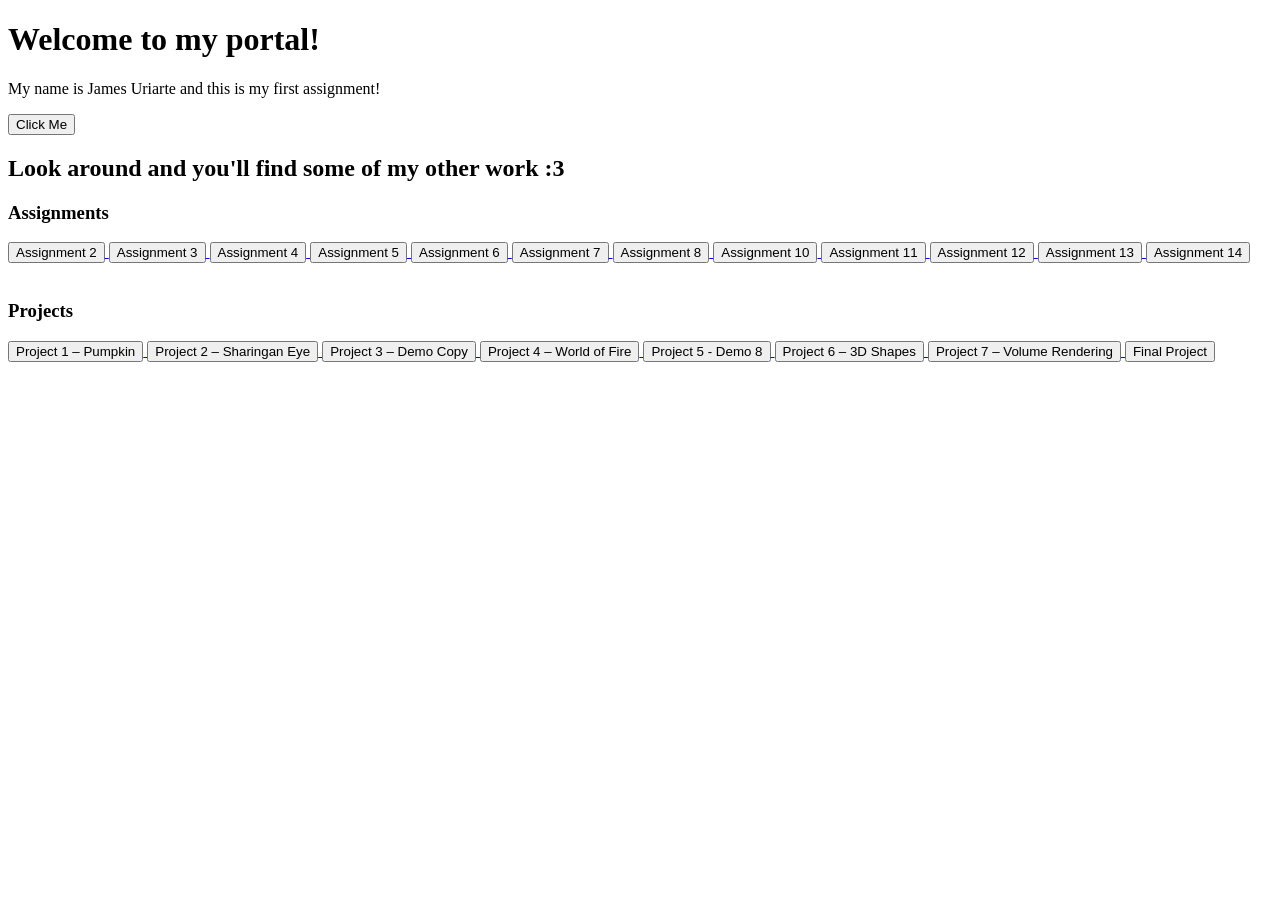
==== index.html @ f858f1aa "done" ====
<!DOCTYPE html>
<html>
<head>
    <title>Assignment 1</title>
    <link rel="stylesheet" href="style.css">
    <link rel="icon" href="JC_logo.png" type="image/png">
</head>

<body>
    <h1>Welcome to my portal!</h1>
    <p>My name is James Uriarte and this is my first assignment!</p>

    <button onclick="castSpell()">Click Me</button>
    <p id="spellResult"></p>

    <script src="spell.min.js"></script>

    <h2>Look around and you'll find some of my other work :3</h2>

    <h3>Assignments</h3>
    <a href="comp-193-demo/demo2.html">
        <button>Assignment 2</button>
    </a>

    <a href="comp-193-demo/demo3.html">
        <button>Assignment 3</button>
    </a>

     <a href="comp-193-demo/demo4.html">
        <button>Assignment 4</button>
    </a>
    
    <a href="comp-193-demo/demo5.html">
        <button>Assignment 5</button>
    </a>

     <a href="comp-193-demo/demo6.html">
        <button>Assignment 6</button>
    </a>

    <a href="comp-193-demo/demo7.html">
        <button>Assignment 7</button>
    </a>

    <a href="comp-193-demo/demo8.html">
        <button>Assignment 8</button>
    </a>

     <a href="comp-193-demo/demo10.html">
        <button>Assignment 10</button>
    </a>

    <a href="comp-193-demo/demo11.html">
        <button>Assignment 11</button>
    </a>

      <a href="comp-193-demo/demo12.html">
        <button>Assignment 12</button>
    </a>

    <a href="comp-193-demo/demo13.html">
        <button>Assignment 13</button>
    </a>
    
    <a href="comp-193-demo/demo14.html">
        <button>Assignment 14</button>
    </a>

    <br><br>

    <h3>Projects</h3>
    <a href="p1/project1.html">
        <button>Project 1 – Pumpkin</button>
    </a>

    <a href="comp-193-demo/project2.html">
        <button>Project 2 – Sharingan Eye</button>
    </a>
     
    <a href="comp-193-demo/project3.html">
        <button>Project 3 – Demo Copy</button>
    </a>

    <a href="comp-193-demo/project4.html">
        <button>Project 4 – World of Fire</button>
    </a>

    <a href="comp-193-demo/demo8.html">
        <button>Project 5 - Demo 8</button>
    </a>

    <a href="comp-193-demo/project6.html">
        <button>Project 6 – 3D Shapes</button>
    </a>

    <a href="comp-193-demo/project7.html">
        <button>Project 7 – Volume Rendering</button>
    </a>

    <a href="comp-193-demo/finalproject.html">
        <button>Final Project</button>
    </a>

</body>
</html>
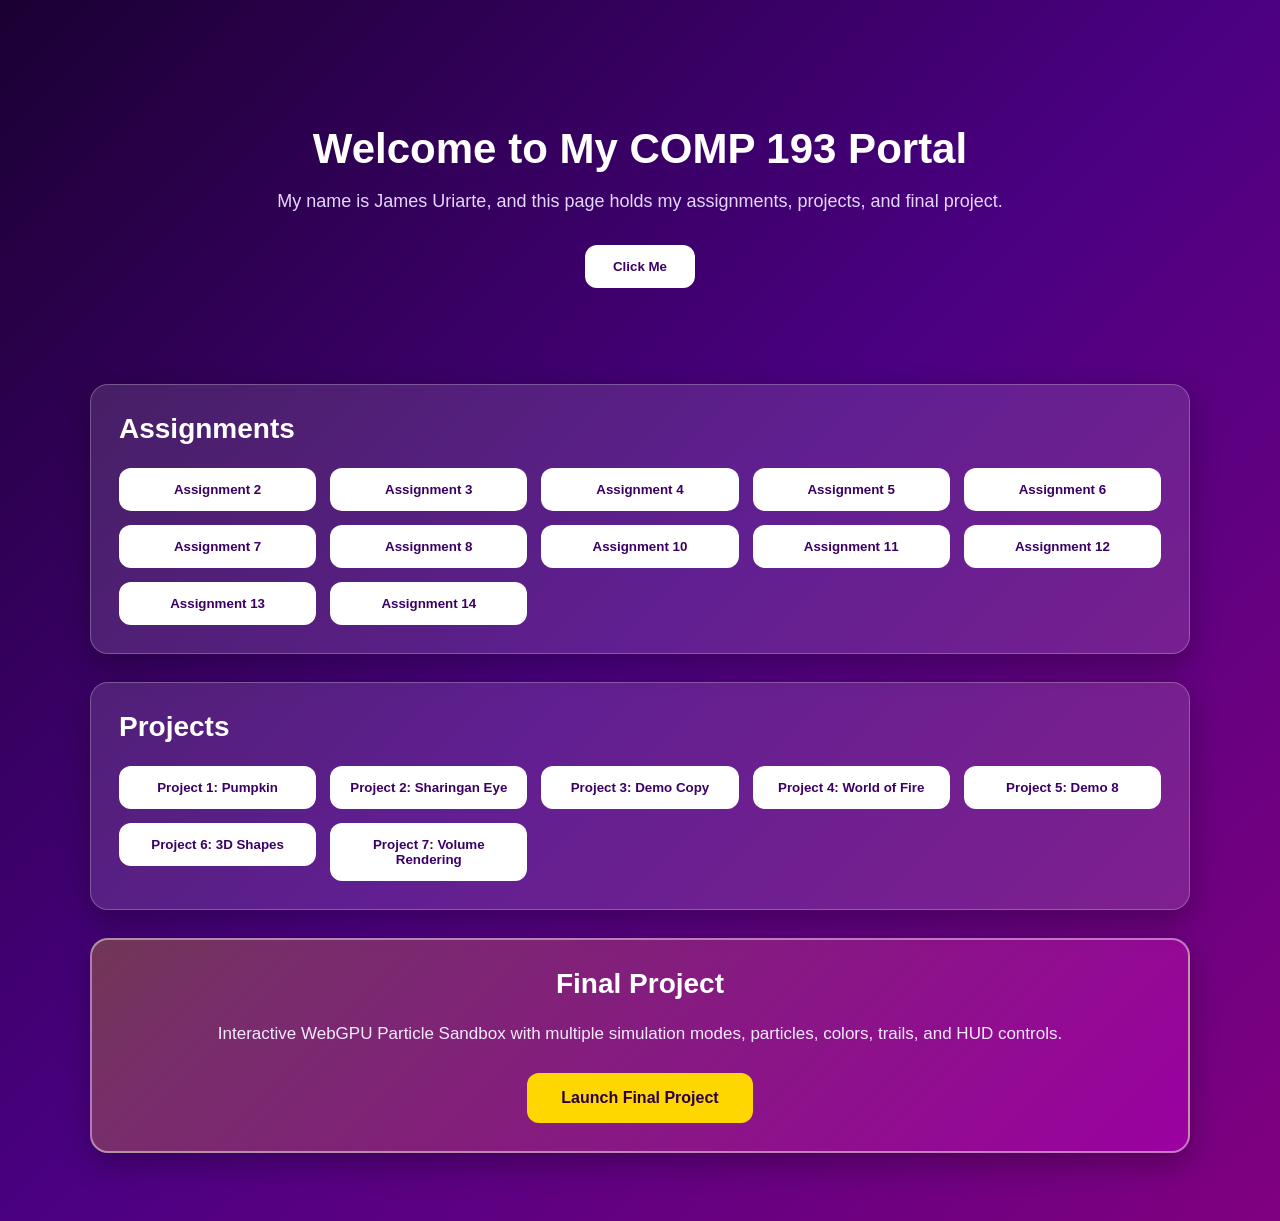
==== commit b748bd3a: "style fixing" ====
--- a/index.html
+++ b/index.html
@@ -1,105 +1,61 @@
 <!DOCTYPE html>
 <html>
 <head>
-    <title>Assignment 1</title>
+    <title>James Uriarte Portal</title>
     <link rel="stylesheet" href="style.css">
     <link rel="icon" href="JC_logo.png" type="image/png">
 </head>
 
 <body>
-    <h1>Welcome to my portal!</h1>
-    <p>My name is James Uriarte and this is my first assignment!</p>
+    <main class="page">
+        <section class="hero">
+            <h1>Welcome to My COMP 193 Portal</h1>
+            <p>My name is James Uriarte, and this page holds my assignments, projects, and final project.</p>
 
-    <button onclick="castSpell()">Click Me</button>
-    <p id="spellResult"></p>
+            <button class="magic-button" onclick="castSpell()">Click Me</button>
+            <p id="spellResult"></p>
+        </section>
+
+        <section class="card">
+            <h2>Assignments</h2>
+            <div class="button-grid">
+                <a href="comp-193-demo/demo2.html"><button>Assignment 2</button></a>
+                <a href="comp-193-demo/demo3.html"><button>Assignment 3</button></a>
+                <a href="comp-193-demo/demo4.html"><button>Assignment 4</button></a>
+                <a href="comp-193-demo/demo5.html"><button>Assignment 5</button></a>
+                <a href="comp-193-demo/demo6.html"><button>Assignment 6</button></a>
+                <a href="comp-193-demo/demo7.html"><button>Assignment 7</button></a>
+                <a href="comp-193-demo/demo8.html"><button>Assignment 8</button></a>
+                <a href="comp-193-demo/demo10.html"><button>Assignment 10</button></a>
+                <a href="comp-193-demo/demo11.html"><button>Assignment 11</button></a>
+                <a href="comp-193-demo/demo12.html"><button>Assignment 12</button></a>
+                <a href="comp-193-demo/demo13.html"><button>Assignment 13</button></a>
+                <a href="comp-193-demo/demo14.html"><button>Assignment 14</button></a>
+            </div>
+        </section>
+
+        <section class="card">
+            <h2>Projects</h2>
+            <div class="button-grid">
+                <a href="p1/project1.html"><button>Project 1: Pumpkin</button></a>
+                <a href="comp-193-demo/project2.html"><button>Project 2: Sharingan Eye</button></a>
+                <a href="comp-193-demo/project3.html"><button>Project 3: Demo Copy</button></a>
+                <a href="comp-193-demo/project4.html"><button>Project 4: World of Fire</button></a>
+                <a href="comp-193-demo/demo8.html"><button>Project 5: Demo 8</button></a>
+                <a href="comp-193-demo/project6.html"><button>Project 6: 3D Shapes</button></a>
+                <a href="comp-193-demo/project7.html"><button>Project 7: Volume Rendering</button></a>
+            </div>
+        </section>
+
+        <section class="final-card">
+            <h2>Final Project</h2>
+            <p>Interactive WebGPU Particle Sandbox with multiple simulation modes, particles, colors, trails, and HUD controls.</p>
+            <a href="comp-193-demo/finalproject.html">
+                <button class="final-button">Launch Final Project</button>
+            </a>
+        </section>
+    </main>
 
     <script src="spell.min.js"></script>
-
-    <h2>Look around and you'll find some of my other work :3</h2>
-
-    <h3>Assignments</h3>
-    <a href="comp-193-demo/demo2.html">
-        <button>Assignment 2</button>
-    </a>
-
-    <a href="comp-193-demo/demo3.html">
-        <button>Assignment 3</button>
-    </a>
-
-     <a href="comp-193-demo/demo4.html">
-        <button>Assignment 4</button>
-    </a>
-    
-    <a href="comp-193-demo/demo5.html">
-        <button>Assignment 5</button>
-    </a>
-
-     <a href="comp-193-demo/demo6.html">
-        <button>Assignment 6</button>
-    </a>
-
-    <a href="comp-193-demo/demo7.html">
-        <button>Assignment 7</button>
-    </a>
-
-    <a href="comp-193-demo/demo8.html">
-        <button>Assignment 8</button>
-    </a>
-
-     <a href="comp-193-demo/demo10.html">
-        <button>Assignment 10</button>
-    </a>
-
-    <a href="comp-193-demo/demo11.html">
-        <button>Assignment 11</button>
-    </a>
-
-      <a href="comp-193-demo/demo12.html">
-        <button>Assignment 12</button>
-    </a>
-
-    <a href="comp-193-demo/demo13.html">
-        <button>Assignment 13</button>
-    </a>
-    
-    <a href="comp-193-demo/demo14.html">
-        <button>Assignment 14</button>
-    </a>
-
-    <br><br>
-
-    <h3>Projects</h3>
-    <a href="p1/project1.html">
-        <button>Project 1 – Pumpkin</button>
-    </a>
-
-    <a href="comp-193-demo/project2.html">
-        <button>Project 2 – Sharingan Eye</button>
-    </a>
-     
-    <a href="comp-193-demo/project3.html">
-        <button>Project 3 – Demo Copy</button>
-    </a>
-
-    <a href="comp-193-demo/project4.html">
-        <button>Project 4 – World of Fire</button>
-    </a>
-
-    <a href="comp-193-demo/demo8.html">
-        <button>Project 5 - Demo 8</button>
-    </a>
-
-    <a href="comp-193-demo/project6.html">
-        <button>Project 6 – 3D Shapes</button>
-    </a>
-
-    <a href="comp-193-demo/project7.html">
-        <button>Project 7 – Volume Rendering</button>
-    </a>
-
-    <a href="comp-193-demo/finalproject.html">
-        <button>Final Project</button>
-    </a>
-
 </body>
-</html>
+</html>
--- a/style.css
+++ b/style.css
@@ -0,0 +1,101 @@
+html, body {
+    width: 100%;
+    min-height: 100%;
+    margin: 0;
+    padding: 0;
+    font-family: Arial, Helvetica, sans-serif;
+    background: linear-gradient(135deg, #1b0033, #4b0082, #800080);
+    color: white;
+}
+
+.page {
+    max-width: 1100px;
+    margin: 0 auto;
+    padding: 40px 20px;
+}
+
+.hero {
+    text-align: center;
+    padding: 50px 20px;
+}
+
+.hero h1 {
+    font-size: 42px;
+    margin-bottom: 10px;
+}
+
+.hero p {
+    font-size: 18px;
+    color: #e6d6ff;
+}
+
+.card, .final-card {
+    background: rgba(255, 255, 255, 0.12);
+    border: 1px solid rgba(255, 255, 255, 0.25);
+    border-radius: 18px;
+    padding: 28px;
+    margin: 28px 0;
+    box-shadow: 0 10px 30px rgba(0, 0, 0, 0.3);
+}
+
+.card h2, .final-card h2 {
+    margin-top: 0;
+    font-size: 28px;
+}
+
+.button-grid {
+    display: grid;
+    grid-template-columns: repeat(auto-fit, minmax(180px, 1fr));
+    gap: 14px;
+}
+
+a {
+    text-decoration: none;
+}
+
+button {
+    width: 100%;
+    padding: 14px 18px;
+    border: none;
+    border-radius: 12px;
+    background: #ffffff;
+    color: #3b0066;
+    font-weight: bold;
+    cursor: pointer;
+    transition: 0.2s ease;
+}
+
+button:hover {
+    transform: translateY(-3px);
+    background: #ffd6ff;
+}
+
+.magic-button {
+    width: auto;
+    margin-top: 15px;
+    padding: 14px 28px;
+}
+
+.final-card {
+    text-align: center;
+    background: linear-gradient(135deg, rgba(255, 215, 0, 0.25), rgba(255, 0, 255, 0.25));
+    border: 2px solid rgba(255, 255, 255, 0.45);
+}
+
+.final-card p {
+    color: #f5eaff;
+    font-size: 17px;
+}
+
+.final-button {
+    width: auto;
+    margin-top: 12px;
+    padding: 16px 34px;
+    background: #ffd700;
+    color: #2b003d;
+    font-size: 16px;
+}
+
+.final-button:hover {
+    background: #fff08a;
+}
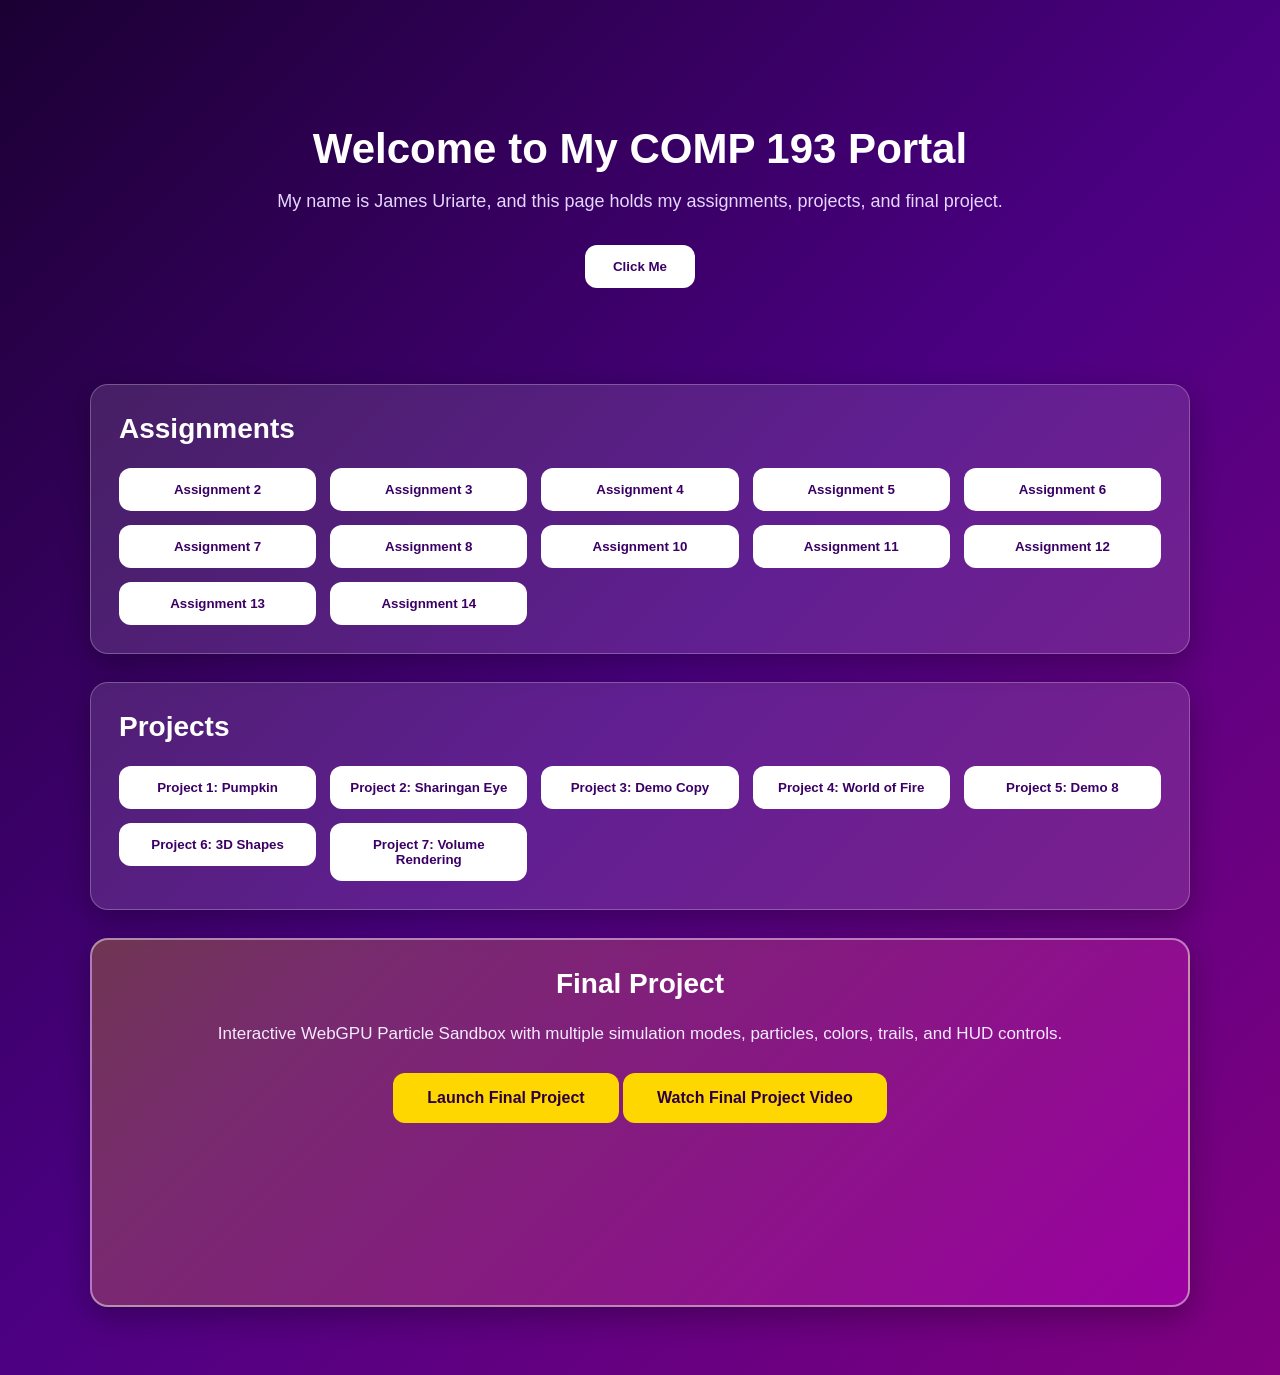
==== commit 5373d666: "Update index.html" ====
--- a/index.html
+++ b/index.html
@@ -47,15 +47,34 @@
             </div>
         </section>
 
+        <!-- ✅ FINAL PROJECT SECTION -->
         <section class="final-card">
             <h2>Final Project</h2>
             <p>Interactive WebGPU Particle Sandbox with multiple simulation modes, particles, colors, trails, and HUD controls.</p>
-            <a href="comp-193-demo/finalproject.html">
-                <button class="final-button">Launch Final Project</button>
-            </a>
+
+            <div class="final-buttons">
+                <a href="comp-193-demo/finalproject.html">
+                    <button class="final-button">Launch Final Project</button>
+                </a>
+
+                <a href="https://youtu.be/Rwnmc-DWI6o" target="_blank">
+                    <button class="final-button">Watch Final Project Video</button>
+                </a>
+            </div>
+
+            <!-- ✅ EMBEDDED VIDEO -->
+            <div class="video-container">
+                <iframe 
+                    src="https://www.youtube.com/embed/Rwnmc-DWI6o" 
+                    title="Final Project Video"
+                    frameborder="0"
+                    allowfullscreen>
+                </iframe>
+            </div>
         </section>
+
     </main>
 
     <script src="spell.min.js"></script>
 </body>
-</html>+</html>
